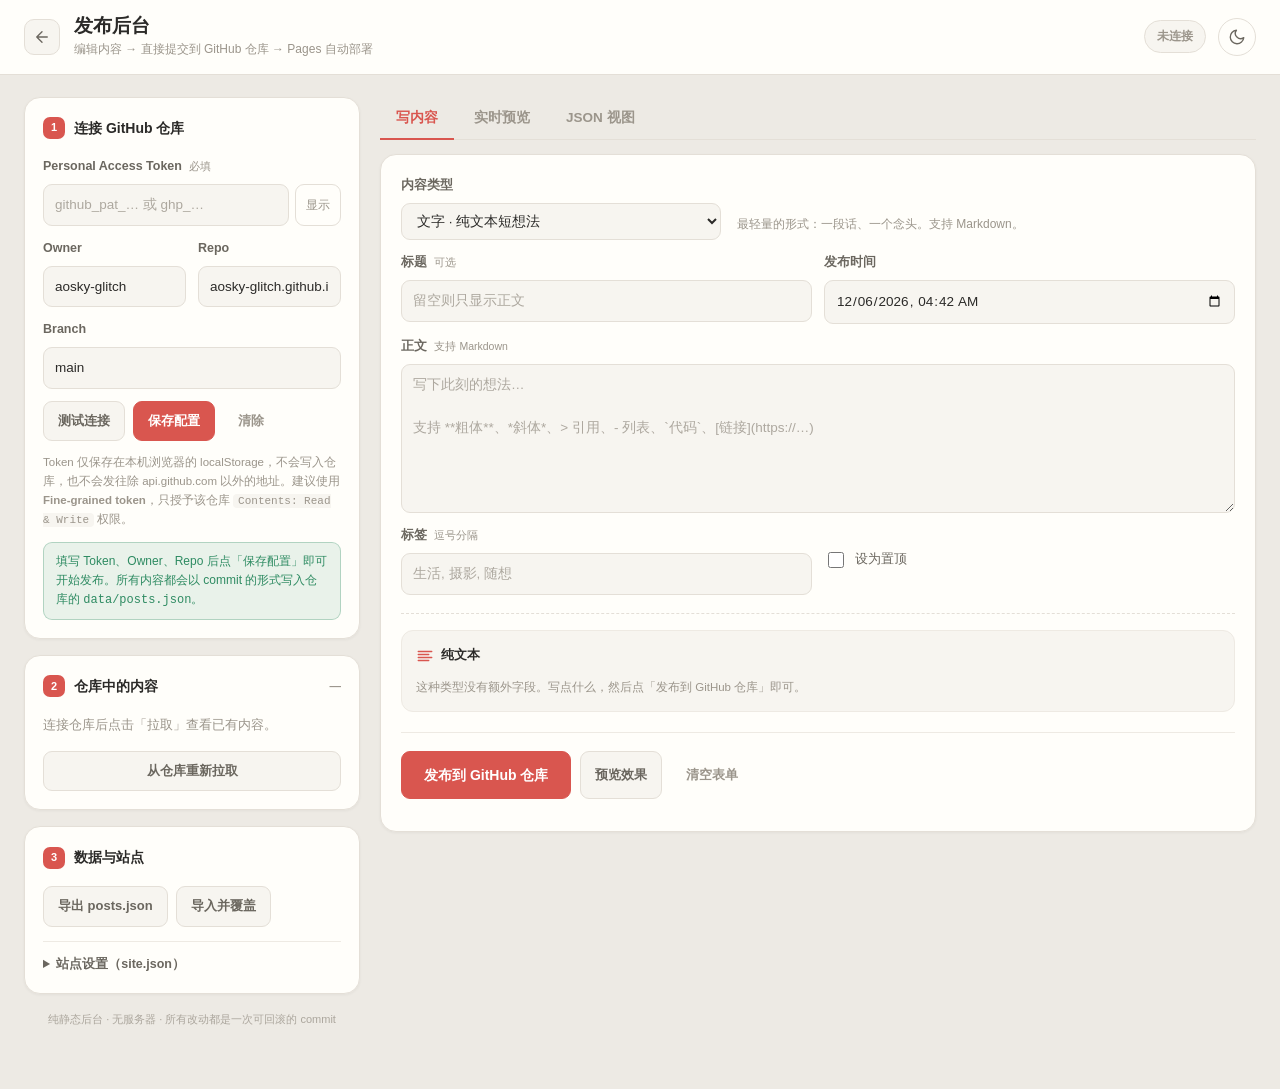
==== admin.html @ 56d94ec5 "feat: 部署微博客站点（8 种内容形式 + 可视化发布后台）" ====
<!doctype html>
<html lang="zh-CN" data-theme="light">
<head>
  <meta charset="utf-8">
  <meta name="viewport" content="width=device-width, initial-scale=1">
  <meta name="referrer" content="no-referrer">
  <meta name="robots" content="noindex, nofollow">
  <title>发布后台 · 微博客</title>
  <link rel="icon" href="assets/favicon.svg" type="image/svg+xml">
  <link rel="stylesheet" href="assets/css/style.css">
  <link rel="stylesheet" href="assets/css/admin.css">
</head>
<body class="adm-body">
  <header class="adm-header">
    <div class="adm-header-inner">
      <div class="adm-brand">
        <a class="adm-back" href="index.html" id="backLink"></a>
        <div>
          <h1>发布后台</h1>
          <p>编辑内容 → 直接提交到 GitHub 仓库 → Pages 自动部署</p>
        </div>
      </div>
      <div class="adm-header-actions">
        <span class="adm-status" id="connBadge">未连接</span>
        <button class="icon-btn adm-theme" id="themeToggle" type="button" aria-label="切换深浅色"></button>
      </div>
    </div>
  </header>

  <div class="adm-layout">
    <!-- 左栏 -->
    <aside class="adm-sidebar">

      <section class="panel">
        <h2><span class="step">1</span> 连接 GitHub 仓库</h2>
        <label class="field">
          <span>Personal Access Token <em>必填</em></span>
          <div class="input-row">
            <input type="password" id="cfgToken" placeholder="github_pat_… 或 ghp_…" autocomplete="off" spellcheck="false">
            <button type="button" class="mini-btn" id="btnToggleToken" title="显示/隐藏">显示</button>
          </div>
        </label>
        <div class="field-grid">
          <label class="field"><span>Owner</span><input id="cfgOwner" placeholder="你的用户名或组织" autocomplete="off" spellcheck="false"></label>
          <label class="field"><span>Repo</span><input id="cfgRepo" placeholder="仓库名" autocomplete="off" spellcheck="false"></label>
        </div>
        <label class="field"><span>Branch</span><input id="cfgBranch" value="main" autocomplete="off" spellcheck="false"></label>
        <div class="btn-row">
          <button type="button" class="btn" id="btnTest">测试连接</button>
          <button type="button" class="btn btn-primary" id="btnSaveCfg">保存配置</button>
          <button type="button" class="btn btn-quiet" id="btnClearCfg">清除</button>
        </div>
        <p class="hint">Token 仅保存在本机浏览器的 localStorage，不会写入仓库，也不会发往除 api.github.com 以外的地址。建议使用 <strong>Fine-grained token</strong>，只授予该仓库 <code>Contents: Read & Write</code> 权限。</p>
        <div class="conn-result" id="connStatus" hidden></div>
      </section>

      <section class="panel">
        <h2><span class="step">2</span> 仓库中的内容 <span class="panel-count" id="listCount">—</span></h2>
        <div class="post-list" id="postList"><p class="muted">连接仓库后点击「拉取」查看已有内容。</p></div>
        <button type="button" class="btn btn-block" id="btnReload">从仓库重新拉取</button>
      </section>

      <section class="panel">
        <h2><span class="step">3</span> 数据与站点</h2>
        <div class="btn-row">
          <button type="button" class="btn" id="btnExport">导出 posts.json</button>
          <label class="btn btn-file" for="importFile">导入并覆盖<input type="file" id="importFile" accept="application/json,.json" hidden></label>
        </div>
        <details class="site-editor" id="siteEditor">
          <summary>站点设置（site.json）</summary>
          <div class="site-fields">
            <label class="field"><span>站点标题</span><input id="sTitle"></label>
            <label class="field"><span>副标题</span><input id="sSubtitle"></label>
            <label class="field"><span>简介</span><input id="sDescription"></label>
            <div class="field-grid">
              <label class="field"><span>昵称</span><input id="sAuthorName"></label>
              <label class="field"><span>@handle</span><input id="sAuthorHandle"></label>
            </div>
            <label class="field"><span>个人签名</span><textarea id="sAuthorBio" rows="2"></textarea></label>
            <div class="field-grid">
              <label class="field"><span>所在地</span><input id="sAuthorLocation"></label>
              <label class="field"><span>头像路径</span><input id="sAvatar" placeholder="media/avatar.svg"></label>
            </div>
            <div class="field-grid">
              <label class="field"><span>封面图路径</span><input id="sCover" placeholder="media/cover.svg"></label>
              <label class="field"><span>强调色</span><input id="sAccent" type="color" value="#d9564f"></label>
            </div>
            <div class="field-grid">
              <label class="field"><span>每页条数</span><input id="sPageSize" type="number" min="1" max="100" value="8"></label>
              <label class="field"><span>默认主题</span><select id="sThemeMode"><option value="auto">跟随系统</option><option value="light">浅色</option><option value="dark">深色</option></select></label>
            </div>
            <label class="field"><span>页脚文字</span><input id="sFooter"></label>
            <label class="field"><span>导航链接（JSON 数组）</span><textarea id="sLinks" rows="4" spellcheck="false" placeholder='[{"label":"GitHub","url":"https://github.com/","icon":"github"}]'></textarea></label>
            <div class="btn-row">
              <button type="button" class="btn" id="btnLoadSite">读取站点设置</button>
              <button type="button" class="btn btn-primary" id="btnSaveSite">保存到仓库</button>
            </div>
          </div>
        </details>
      </section>

      <p class="side-foot">纯静态后台 · 无服务器 · 所有改动都是一次可回滚的 commit</p>
    </aside>

    <!-- 右栏 -->
    <main class="adm-main">
      <div class="adm-tabs" role="tablist">
        <button type="button" class="adm-tab active" data-tab="compose">写内容</button>
        <button type="button" class="adm-tab" data-tab="preview">实时预览</button>
        <button type="button" class="adm-tab" data-tab="json">JSON 视图</button>
        <span class="edit-badge" id="editBadge" hidden>正在编辑</span>
      </div>

      <!-- 写内容 -->
      <section class="tab-panel" id="tab-compose">
        <form id="postForm" autocomplete="off">
          <div class="form-head">
            <label class="field">
              <span>内容类型</span>
              <select id="fType">
                <option value="text">文字 · 纯文本短想法</option>
                <option value="image">图文 · 文字 + 一张图</option>
                <option value="gallery">相册 · 多张图片</option>
                <option value="article">文章 · 长文（Markdown）</option>
                <option value="link">链接 · 链接卡片</option>
                <option value="location">位置 · 地图坐标</option>
                <option value="video">视频 · YouTube / 哔哩哔哩</option>
                <option value="music">音乐 · 单曲 / 歌单</option>
              </select>
            </label>
            <div class="type-tip" id="typeTip"></div>
          </div>

          <div class="field-grid">
            <label class="field"><span>标题 <em>可选</em></span><input id="fTitle" placeholder="留空则只显示正文"></label>
            <label class="field"><span>发布时间</span><input id="fDate" type="datetime-local"></label>
          </div>

          <label class="field">
            <span>正文 <em>支持 Markdown</em></span>
            <textarea id="fContent" rows="6" placeholder="写下此刻的想法…&#10;&#10;支持 **粗体**、*斜体*、> 引用、- 列表、`代码`、[链接](https://…)"></textarea>
          </label>

          <div class="field-grid">
            <label class="field"><span>标签 <em>逗号分隔</em></span><input id="fTags" placeholder="生活, 摄影, 随想"></label>
            <label class="check-field"><input type="checkbox" id="fPinned"><span>设为置顶</span></label>
          </div>

          <div class="type-fields" id="typeFields"></div>

          <div class="form-actions">
            <button type="button" class="btn btn-primary btn-lg" id="btnPublish">发布到 GitHub 仓库</button>
            <button type="button" class="btn" id="btnPreview">预览效果</button>
            <button type="button" class="btn btn-quiet" id="btnClear">清空表单</button>
            <button type="button" class="btn btn-quiet" id="btnCancelEdit" hidden>取消编辑</button>
          </div>
          <p class="publish-hint" id="publishHint"></p>
        </form>
      </section>

      <!-- 预览 -->
      <section class="tab-panel" id="tab-preview" hidden>
        <div class="preview-head">
          <span>以下效果与使用主站主题渲染的结果一致</span>
          <button type="button" class="btn" id="btnRefreshPreview">刷新预览</button>
        </div>
        <div class="feed preview-feed" id="previewWrap"></div>
      </section>

      <!-- JSON -->
      <section class="tab-panel" id="tab-json" hidden>
        <p class="hint">当前这条内容的 JSON。可直接修改后点「应用到表单」；熟悉格式的用户也可以直接编辑仓库里的 <code>data/posts.json</code>。</p>
        <textarea id="jsonEditor" class="json-editor" spellcheck="false"></textarea>
        <div class="btn-row">
          <button type="button" class="btn btn-primary" id="btnApplyJson">应用到表单</button>
          <button type="button" class="btn" id="btnRefreshJson">从表单重新生成</button>
          <button type="button" class="btn" id="btnCopyJson">复制 JSON</button>
        </div>
        <div class="json-error" id="jsonError" hidden></div>
      </section>
    </main>
  </div>

  <!-- 上传用隐藏文件选择器 -->
  <input type="file" id="filePicker" hidden>
  <div class="toast" id="toast" role="status" aria-live="polite"></div>

  <script type="module" src="assets/js/admin.js"></script>
</body>
</html>
---- assets/css/style.css ----
/* ============================================================
   拾光 · 微博客 —— 主站样式
   纯静态 / 无依赖 / 相对路径适配 GitHub Pages 项目站点
   ============================================================ */

:root {
  --container: 880px;
  --accent: #d9564f;
  --accent-soft: rgba(217, 86, 79, .12);
  --radius: 16px;
  --radius-sm: 10px;
  --font-sans: -apple-system, BlinkMacSystemFont, "Segoe UI", "PingFang SC",
    "Hiragino Sans GB", "Microsoft YaHei", "Noto Sans CJK SC", sans-serif;
  --font-serif: Georgia, "Songti SC", "STSong", "Noto Serif CJK SC", serif;
  --ease: cubic-bezier(.22, .61, .36, 1);
}

html[data-theme="light"] {
  --bg: #f5f3ef;
  --bg-soft: #edeae4;
  --surface: #fffefa;
  --surface-2: #f7f5f0;
  --border: #e4dfd7;
  --border-soft: #eeeae3;
  --text: #2b2a28;
  --text-2: #6b675f;
  --text-3: #9b958b;
  --shadow-sm: 0 1px 3px rgba(48, 40, 30, .05);
  --shadow: 0 2px 10px rgba(48, 40, 30, .05), 0 14px 36px rgba(48, 40, 30, .07);
  --shadow-lg: 0 24px 70px rgba(30, 24, 18, .16);
  --glass: rgba(255, 255, 255, .14);
  --glass-border: rgba(255, 255, 255, .3);
}

html[data-theme="dark"] {
  --bg: #14171a;
  --bg-soft: #1a1e22;
  --surface: #1c2126;
  --surface-2: #232a31;
  --border: #303840;
  --border-soft: #272e35;
  --text: #e9e7e3;
  --text-2: #a7aeb5;
  --text-3: #767f87;
  --shadow-sm: 0 1px 3px rgba(0, 0, 0, .25);
  --shadow: 0 2px 10px rgba(0, 0, 0, .24), 0 14px 36px rgba(0, 0, 0, .3);
  --shadow-lg: 0 24px 70px rgba(0, 0, 0, .55);
  --glass: rgba(255, 255, 255, .08);
  --glass-border: rgba(255, 255, 255, .18);
}

@media (prefers-color-scheme: dark) {
  html[data-theme="auto"] {
    --bg: #14171a;
    --bg-soft: #1a1e22;
    --surface: #1c2126;
    --surface-2: #232a31;
    --border: #303840;
    --border-soft: #272e35;
    --text: #e9e7e3;
    --text-2: #a7aeb5;
    --text-3: #767f87;
    --shadow-sm: 0 1px 3px rgba(0, 0, 0, .25);
    --shadow: 0 2px 10px rgba(0, 0, 0, .24), 0 14px 36px rgba(0, 0, 0, .3);
    --shadow-lg: 0 24px 70px rgba(0, 0, 0, .55);
    --glass: rgba(255, 255, 255, .08);
    --glass-border: rgba(255, 255, 255, .18);
  }
}

*, *::before, *::after { box-sizing: border-box; }

html { scroll-behavior: smooth; -webkit-text-size-adjust: 100%; }

body {
  margin: 0;
  background: var(--bg);
  color: var(--text);
  font-family: var(--font-sans);
  font-size: 15.5px;
  line-height: 1.75;
  -webkit-font-smoothing: antialiased;
  transition: background .3s var(--ease), color .3s var(--ease);
}

img, svg, iframe { max-width: 100%; }
a { color: var(--accent); text-decoration: none; }
a:hover { text-decoration: underline; }
button, input, textarea, select { font: inherit; color: inherit; }
button { cursor: pointer; }
[hidden] { display: none !important; }
::selection { background: var(--accent-soft); }

:focus-visible {
  outline: 2px solid var(--accent);
  outline-offset: 3px;
  border-radius: 4px;
}

.skip-link {
  position: absolute; left: -9999px; top: 8px; z-index: 999;
  background: var(--surface); padding: 10px 16px; border-radius: 8px;
  box-shadow: var(--shadow);
}
.skip-link:focus { left: 16px; }

.icon { width: 18px; height: 18px; flex: none; display: inline-block; vertical-align: -3px; }
.icon-btn {
  width: 38px; height: 38px; display: inline-flex; align-items: center; justify-content: center;
  border: 1px solid var(--glass-border); background: var(--glass); color: inherit;
  border-radius: 50%; padding: 0; transition: transform .2s var(--ease), background .2s;
}
.icon-btn:hover { transform: rotate(-12deg) scale(1.06); background: rgba(255,255,255,.24); }
.ghost-btn {
  display: inline-flex; align-items: center; gap: 8px; padding: 8px 16px;
  border: 1px solid var(--glass-border); border-radius: 999px;
  background: var(--glass); color: inherit; font-size: 13.5px; font-weight: 600;
  backdrop-filter: blur(8px); transition: background .2s, transform .2s var(--ease);
  white-space: nowrap;
}
.ghost-btn:hover { background: rgba(255,255,255,.26); transform: translateY(-1px); text-decoration: none; }
.container .ghost-btn { border-color: var(--border); background: var(--surface-2); color: var(--text-2); }
.container .ghost-btn:hover { background: var(--accent-soft); color: var(--accent); }

/* ---------- Hero ---------- */
.hero {
  position: relative;
  isolation: isolate;
  padding: 0 max(22px, calc((100% - var(--container)) / 2)) 34px;
  min-height: 372px;
  overflow: hidden;
  color: #fff;
}
.hero-cover {
  position: absolute; inset: 0; z-index: -2;
  background: linear-gradient(120deg, #2b3a4a, #6b6a7e 55%, #c98b72);
  background-size: cover; background-position: center;
}
.hero::after {
  content: ""; position: absolute; inset: 0; z-index: -1;
  background: linear-gradient(180deg, rgba(12,16,22,.34) 0%, rgba(12,16,22,.10) 42%, rgba(12,16,22,.55) 100%);
}
html[data-theme="dark"] .hero::after {
  background: linear-gradient(180deg, rgba(6,9,12,.5) 0%, rgba(6,9,12,.28) 42%, rgba(6,9,12,.72) 100%);
}

.hero-topbar {
  display: flex; align-items: center; justify-content: space-between;
  padding-top: 22px; gap: 16px;
}
.brand { display: inline-flex; align-items: center; gap: 10px; color: #fff; font-weight: 700; letter-spacing: .04em; }
.brand:hover { text-decoration: none; }
.brand-mark {
  width: 22px; height: 22px; border-radius: 7px;
  background: #fff; opacity: .92;
  clip-path: polygon(0 22%, 100% 22%, 100% 34%, 0 34%, 0 52%, 72% 52%, 72% 64%, 0 64%, 0 82%, 46% 82%, 46% 94%, 0 94%, 0 22%);
}
.brand-title { font-size: 16px; }
.hero-actions { display: flex; align-items: center; gap: 10px; }

.hero-profile { display: flex; align-items: flex-end; gap: 20px; margin-top: 96px; }
.profile-avatar {
  width: 92px; height: 92px; border-radius: 24px; object-fit: cover;
  border: 3px solid rgba(255,255,255,.85); box-shadow: 0 8px 24px rgba(0,0,0,.22);
  background: var(--surface-2); flex: none;
}
.profile-main { min-width: 0; }
.profile-name {
  margin: 0; font-family: var(--font-serif); font-size: 32px;
  font-weight: 700; line-height: 1.25; letter-spacing: .02em;
  text-shadow: 0 2px 12px rgba(0,0,0,.2);
}
.profile-handle { font-size: 13px; opacity: .82; margin-left: 10px; font-family: var(--font-sans); font-weight: 500; letter-spacing: .04em; }
.profile-bio { margin: 6px 0 10px; font-size: 14.5px; opacity: .92; max-width: 620px; }
.profile-sub { display: flex; align-items: center; flex-wrap: wrap; gap: 8px 16px; font-size: 13px; opacity: .88; }
.profile-sub span { display: inline-flex; align-items: center; gap: 6px; }
.profile-links { display: flex; gap: 8px; margin-left: auto; align-self: flex-end; flex-wrap: wrap; justify-content: flex-end; }
.profile-links a {
  display: inline-flex; align-items: center; gap: 6px; padding: 6px 12px;
  border: 1px solid var(--glass-border); border-radius: 999px; color: #fff;
  background: var(--glass); font-size: 12.5px; font-weight: 600;
  backdrop-filter: blur(8px); transition: background .2s, transform .2s var(--ease);
}
.profile-links a:hover { background: rgba(255,255,255,.26); transform: translateY(-1px); text-decoration: none; }
.profile-skeleton { height: 92px; width: 100%; border-radius: 16px; background: var(--glass); animation: pulse 1.4s infinite; }

@keyframes pulse { 0%,100% { opacity: .45; } 50% { opacity: .8; } }

/* ---------- 工具条 ---------- */
.container { max-width: var(--container); margin: 0 auto; padding: 0 22px; }
.toolbar {
  display: flex; align-items: center; gap: 16px; flex-wrap: wrap;
  padding: 26px 0 14px;
}
.filters { display: flex; gap: 8px; overflow-x: auto; scrollbar-width: none; flex: 1 1 auto; padding: 2px 0; }
.filters::-webkit-scrollbar { display: none; }
.filter-chip {
  flex: none; display: inline-flex; align-items: center; gap: 7px;
  padding: 7px 14px; border-radius: 999px; border: 1px solid var(--border);
  background: var(--surface); color: var(--text-2); font-size: 13px; font-weight: 600;
  white-space: nowrap; transition: all .2s var(--ease);
}
.filter-chip:hover { border-color: var(--accent); color: var(--accent); }
.filter-chip.active { background: var(--accent); border-color: var(--accent); color: #fff; box-shadow: 0 4px 14px var(--accent-soft); }
.filter-chip .count { font-size: 11px; opacity: .7; font-variant-numeric: tabular-nums; }
.search-box {
  position: relative; display: flex; align-items: center; flex: 0 1 230px; min-width: 170px;
  background: var(--surface); border: 1px solid var(--border); border-radius: 999px;
  padding: 0 12px; height: 38px; transition: border-color .2s, box-shadow .2s;
}
.search-box:focus-within { border-color: var(--accent); box-shadow: 0 0 0 3px var(--accent-soft); }
.search-icon { display: inline-flex; color: var(--text-3); }
.search-box input {
  flex: 1; min-width: 0; border: 0; outline: 0; background: transparent;
  padding: 0 8px; font-size: 13.5px;
}
.search-box input::-webkit-search-cancel-button { display: none; }
.search-clear { border: 0; background: transparent; color: var(--text-3); padding: 2px; display: inline-flex; }
.search-clear:hover { color: var(--accent); }
.feed-summary { font-size: 12.5px; color: var(--text-3); padding: 0 0 18px 100px; letter-spacing: .02em; }

/* ---------- 时间轴 ---------- */
.feed { position: relative; padding-bottom: 8px; }
.feed::before {
  content: ""; position: absolute; left: 89px; top: 12px; bottom: 24px; width: 2px;
  background: linear-gradient(180deg, var(--border), var(--border-soft) 85%, transparent);
  border-radius: 2px;
}
.feed-item { position: relative; display: grid; grid-template-columns: 80px minmax(0,1fr); gap: 20px; margin-bottom: 26px; }
.feed-item::before {
  content: ""; position: absolute; left: 84px; top: 27px; width: 11px; height: 11px;
  border-radius: 50%; background: var(--accent); border: 2px solid var(--bg);
  box-shadow: 0 0 0 3px var(--accent-soft); z-index: 1;
}
.feed-item.is-pinned::before { background: var(--accent); box-shadow: 0 0 0 4px var(--accent-soft); }
.feed-date { text-align: right; padding-top: 16px; color: var(--text-3); user-select: none; }
.feed-date .day { display: block; font-family: var(--font-serif); font-size: 22px; line-height: 1.1; color: var(--text-2); font-variant-numeric: tabular-nums; }
.feed-date .year { display: block; font-size: 11px; letter-spacing: .1em; margin-top: 4px; }

/* ---------- 卡片 ---------- */
.post-card {
  background: var(--surface); border: 1px solid var(--border-soft);
  border-radius: var(--radius); box-shadow: var(--shadow);
  overflow: hidden; transition: box-shadow .25s var(--ease), transform .25s var(--ease);
  animation: cardIn .45s var(--ease) both;
}
.post-card:hover { box-shadow: var(--shadow-lg); transform: translateY(-2px); }
@keyframes cardIn { from { opacity: 0; transform: translateY(14px); } to { opacity: 1; transform: none; } }

.card-meta {
  display: flex; align-items: center; gap: 10px; flex-wrap: wrap;
  padding: 15px 20px 0; font-size: 12.5px; color: var(--text-3);
}
.type-chip {
  display: inline-flex; align-items: center; gap: 6px; padding: 3px 10px;
  border-radius: 999px; background: var(--accent-soft); color: var(--accent);
  font-weight: 700; font-size: 11.5px; letter-spacing: .02em;
}
.type-chip .icon { width: 14px; height: 14px; }
.card-time { font-variant-numeric: tabular-nums; }
.pinned-badge { display: inline-flex; align-items: center; gap: 4px; color: var(--accent); font-weight: 600; }
.card-meta .spacer { flex: 1; }
.card-copy {
  border: 0; background: transparent; color: var(--text-3); padding: 4px;
  display: inline-flex; border-radius: 6px; opacity: 0; transition: opacity .2s, color .2s;
}
.post-card:hover .card-copy { opacity: 1; }
.card-copy:hover { color: var(--accent); background: var(--surface-2); }

.card-body { padding: 14px 20px 0; }
.card-title {
  margin: 2px 0 12px; font-family: var(--font-serif); font-size: 21px;
  font-weight: 700; line-height: 1.4; color: var(--text);
}
.card-text { font-size: 15px; line-height: 1.85; color: var(--text-2); overflow-wrap: anywhere; }
.card-text > :first-child { margin-top: 0; }
.card-text > :last-child { margin-bottom: 0; }
.card-media { margin-top: 16px; }
.card-footer {
  display: flex; align-items: center; justify-content: space-between; gap: 12px; flex-wrap: wrap;
  padding: 14px 20px 16px; margin-top: 14px; border-top: 1px solid var(--border-soft);
}
.tag-list { display: flex; flex-wrap: wrap; gap: 6px; }
.tag {
  font-size: 12px; color: var(--text-3); background: var(--surface-2);
  border: 1px solid var(--border-soft); padding: 3px 10px; border-radius: 999px;
  transition: color .2s, border-color .2s;
}
.tag:hover { color: var(--accent); border-color: var(--accent); text-decoration: none; }
.card-source { font-size: 11.5px; color: var(--text-3); letter-spacing: .04em; }

/* Markdown 排版 */
.md h1, .md h2, .md h3 { font-family: var(--font-serif); color: var(--text); line-height: 1.4; margin: 1.4em 0 .6em; }
.md h1 { font-size: 22px; } .md h2 { font-size: 19px; } .md h3 { font-size: 16.5px; }
.md p { margin: .7em 0; }
.md strong { color: var(--text); font-weight: 700; }
.md em { color: var(--text-2); }
.md a { text-decoration: underline; text-underline-offset: 3px; }
.md ul, .md ol { padding-left: 1.4em; margin: .8em 0; }
.md li { margin: .3em 0; }
.md blockquote {
  margin: 1em 0; padding: .5em 0 .5em 14px; border-left: 3px solid var(--accent);
  color: var(--text-3); font-family: var(--font-serif); font-style: italic;
}
.md code {
  font-family: ui-monospace, SFMono-Regular, Menlo, Consolas, monospace;
  font-size: .88em; background: var(--surface-2); padding: 2px 6px; border-radius: 5px;
  border: 1px solid var(--border-soft); color: var(--accent);
}
.md pre {
  background: var(--surface-2); border: 1px solid var(--border-soft); border-radius: var(--radius-sm);
  padding: 14px 16px; overflow-x: auto; line-height: 1.6; margin: 1em 0;
}
.md pre code { background: none; border: 0; padding: 0; color: var(--text-2); }
.md hr { border: 0; border-top: 1px solid var(--border); margin: 1.4em 0; }
.md img { border-radius: var(--radius-sm); display: block; margin: 1em 0; }
.md del { color: var(--text-3); }

/* ---------- 图片 / 相册 ---------- */
.media-images { display: grid; gap: 8px; border-radius: var(--radius-sm); overflow: hidden; }
.media-image {
  position: relative; display: block; overflow: hidden; background: var(--surface-2);
  border: 0; padding: 0; width: 100%; font: inherit; text-align: left; color: inherit;
  border-radius: var(--radius-sm); cursor: zoom-in;
}
.media-image img { display: block; width: 100%; height: 100%; object-fit: cover; transition: transform .5s var(--ease); }
.media-image:hover img { transform: scale(1.035); }
.media-image.single { aspect-ratio: 16 / 10; }
.media-image.single img { object-fit: cover; }
.media-gallery { display: grid; grid-template-columns: repeat(2, 1fr); gap: 8px; border-radius: var(--radius-sm); overflow: hidden; }
.media-gallery .media-image { aspect-ratio: 4 / 3; }
.media-gallery.g-count-1 { grid-template-columns: 1fr; }
.media-gallery.g-count-1 .media-image { aspect-ratio: 16 / 10; }
.media-gallery.g-odd > .media-image:last-child { grid-column: span 2; aspect-ratio: 8 / 3; }
.image-caption {
  position: absolute; left: 0; right: 0; bottom: 0; padding: 20px 12px 9px;
  font-size: 11.5px; color: #fff; letter-spacing: .03em;
  background: linear-gradient(transparent, rgba(0,0,0,.55)); opacity: 0; transition: opacity .25s;
  pointer-events: none;
}
.media-image:hover .image-caption { opacity: 1; }

/* ---------- 长文章 ---------- */
.article-cover { width: 100%; aspect-ratio: 16 / 7; object-fit: cover; border-radius: var(--radius-sm); display: block; }
.article-wrap { position: relative; }
.article-wrap .card-text { max-height: 230px; overflow: hidden; transition: max-height .5s var(--ease); }
.article-wrap:not(.expanded)::after {
  content: ""; position: absolute; left: 0; right: 0; bottom: 34px; height: 90px;
  background: linear-gradient(transparent, var(--surface)); pointer-events: none;
}
.article-wrap.expanded .card-text { max-height: 20000px; }
.article-wrap.expanded::after { display: none; }
.expand-btn {
  display: inline-flex; align-items: center; gap: 6px; margin-top: 12px;
  padding: 7px 16px; border-radius: 999px; border: 1px solid var(--border);
  background: var(--surface-2); color: var(--accent); font-size: 13px; font-weight: 600;
  transition: background .2s;
}
.expand-btn:hover { background: var(--accent-soft); }
.expand-btn.expanded .icon { transform: rotate(180deg); }
.article-meta { display: flex; align-items: center; gap: 8px; font-size: 12px; color: var(--text-3); margin-bottom: 12px; }

/* ---------- 链接卡片 ---------- */
.link-card {
  display: flex; gap: 16px; align-items: stretch; padding: 14px;
  border: 1px solid var(--border); border-radius: var(--radius-sm);
  background: var(--surface-2); color: inherit; text-decoration: none;
  transition: border-color .2s, transform .2s var(--ease), box-shadow .2s;
}
.link-card:hover { border-color: var(--accent); transform: translateY(-2px); box-shadow: var(--shadow-sm); text-decoration: none; }
.link-main { flex: 1; min-width: 0; display: flex; flex-direction: column; }
.link-site { display: flex; align-items: center; gap: 7px; font-size: 11.5px; color: var(--text-3); letter-spacing: .04em; }
.site-favicon { width: 18px; height: 18px; border-radius: 5px; object-fit: cover; flex: none; background: var(--border); }
.link-title { font-family: var(--font-serif); font-size: 17px; font-weight: 700; color: var(--text); margin: 8px 0 5px; line-height: 1.4; }
.link-desc { font-size: 13px; color: var(--text-2); line-height: 1.6; display: -webkit-box; -webkit-line-clamp: 2; -webkit-box-orient: vertical; overflow: hidden; }
.link-url { margin-top: auto; padding-top: 10px; font-size: 11.5px; color: var(--accent); display: inline-flex; align-items: center; gap: 5px; }
.link-thumb { width: 132px; flex: none; border-radius: 8px; overflow: hidden; background: var(--border-soft); }
.link-thumb img { width: 100%; height: 100%; min-height: 116px; object-fit: cover; display: block; }

/* ---------- 位置 ---------- */
.location-card { border: 1px solid var(--border); border-radius: var(--radius-sm); overflow: hidden; background: var(--surface-2); }
.map-frame { position: relative; width: 100%; aspect-ratio: 16 / 8; background: #e8e6df; overflow: hidden; }
html[data-theme="dark"] .map-frame { background: #232a30; }
.map-frame iframe { width: 100%; height: 100%; border: 0; display: block; filter: saturate(.85); }
.map-placeholder { position: absolute; inset: 0; display: flex; flex-direction: column; align-items: center; justify-content: center; gap: 12px; cursor: pointer; border: 0; padding: 0; width: 100%; font: inherit; color: #4c5a63; }
.map-placeholder::before {
  content: ""; position: absolute; inset: 0; opacity: .5;
  background-image: linear-gradient(rgba(255,255,255,.55) 1px, transparent 1px), linear-gradient(90deg, rgba(255,255,255,.55) 1px, transparent 1px), linear-gradient(60deg, transparent 46%, rgba(120,160,140,.35) 46%, rgba(120,160,140,.35) 54%, transparent 54%);
  background-size: 36px 36px, 36px 36px, 90px 90px;
}
html[data-theme="dark"] .map-placeholder { color: #d7dde2; }
html[data-theme="dark"] .map-placeholder::before { opacity: .16; }
.map-placeholder > * { position: relative; z-index: 1; }
.map-pin-big { width: 42px; height: 42px; border-radius: 50% 50% 50% 0; transform: rotate(-45deg); background: var(--accent); display: grid; place-items: center; box-shadow: 0 6px 18px rgba(0,0,0,.2); }
.map-pin-big::after { content: ""; width: 14px; height: 14px; border-radius: 50%; background: #fff; }
.map-placeholder span.map-hint { font-size: 13px; font-weight: 600; background: rgba(255,255,255,.8); padding: 5px 14px; border-radius: 999px; color: #34424b; }
.location-info { display: flex; align-items: flex-start; gap: 14px; padding: 13px 16px; }
.location-info .loc-icon { color: var(--accent); margin-top: 3px; }
.location-name { font-weight: 700; color: var(--text); font-size: 14.5px; }
.location-addr { font-size: 12.5px; color: var(--text-3); }
.location-note { font-size: 12.5px; color: var(--text-2); margin-top: 4px; font-style: italic; }
.location-open { margin-left: auto; align-self: center; display: inline-flex; align-items: center; gap: 6px; font-size: 12.5px; color: var(--accent); white-space: nowrap; }

/* ---------- 视频 ---------- */
.video-frame { position: relative; width: 100%; aspect-ratio: 16 / 9; border-radius: var(--radius-sm); overflow: hidden; background: #10151c; }
.video-frame iframe { width: 100%; height: 100%; border: 0; display: block; }
.video-placeholder {
  position: absolute; inset: 0; border: 0; width: 100%; height: 100%; padding: 0;
  background: radial-gradient(circle at 30% 20%, #4a5a72, #1b2430 70%); color: #fff;
  cursor: pointer; overflow: hidden; font: inherit;
}
.video-placeholder img { width: 100%; height: 100%; object-fit: cover; display: block; transition: transform .5s var(--ease), filter .3s; }
.video-placeholder:hover img { transform: scale(1.04); filter: brightness(.8); }
.video-shade { position: absolute; inset: 0; background: linear-gradient(180deg, rgba(0,0,0,.15), rgba(0,0,0,.05) 45%, rgba(0,0,0,.6)); }
.video-play {
  position: absolute; left: 50%; top: 50%; transform: translate(-50%, -50%);
  width: 64px; height: 64px; border-radius: 50%; background: rgba(255,255,255,.92);
  display: grid; place-items: center; color: #1b2026; box-shadow: 0 8px 28px rgba(0,0,0,.3);
  transition: transform .25s var(--ease);
}
.video-play .icon { width: 26px; height: 26px; margin-left: 3px; }
.video-placeholder:hover .video-play { transform: translate(-50%, -50%) scale(1.1); }
.video-label { position: absolute; top: 12px; left: 12px; display: inline-flex; align-items: center; gap: 6px; padding: 5px 11px; border-radius: 999px; background: rgba(0,0,0,.55); backdrop-filter: blur(6px); font-size: 11.5px; font-weight: 700; letter-spacing: .03em; }
.video-caption { position: absolute; left: 16px; right: 16px; bottom: 14px; display: flex; align-items: flex-end; justify-content: space-between; gap: 12px; text-align: left; }
.video-title { font-family: var(--font-serif); font-size: 17px; font-weight: 700; text-shadow: 0 2px 10px rgba(0,0,0,.6); }
.video-duration { font-size: 12px; opacity: .9; background: rgba(0,0,0,.5); padding: 3px 9px; border-radius: 6px; }
.video-meta { display: flex; align-items: center; gap: 10px; padding: 10px 2px 0; font-size: 12px; color: var(--text-3); }
.video-meta a { margin-left: auto; display: inline-flex; align-items: center; gap: 5px; }

/* ---------- 音乐 ---------- */
.music-card { border: 1px solid var(--border); border-radius: var(--radius-sm); overflow: hidden; background: var(--surface-2); }
.music-head { display: flex; align-items: center; gap: 14px; padding: 14px 16px; }
.music-cover { width: 64px; height: 64px; border-radius: 10px; object-fit: cover; flex: none; background: var(--border); }
.music-info { min-width: 0; flex: 1; }
.music-kind { font-size: 11px; color: var(--accent); font-weight: 700; letter-spacing: .06em; text-transform: uppercase; }
.music-title { font-family: var(--font-serif); font-size: 16px; font-weight: 700; color: var(--text); white-space: nowrap; overflow: hidden; text-overflow: ellipsis; }
.music-artist { font-size: 12.5px; color: var(--text-3); }
.music-platform { font-size: 11.5px; color: var(--text-3); border: 1px solid var(--border); padding: 3px 9px; border-radius: 999px; white-space: nowrap; }
.music-embed { padding: 0 12px 12px; }
.music-embed iframe { width: 100%; border: 0; border-radius: 8px; display: block; height: 86px; }
.music-embed iframe.is-playlist { height: 380px; }
.music-note { padding: 0 16px 12px; font-size: 11.5px; color: var(--text-3); line-height: 1.6; }
.audio-player { padding: 0 14px 14px; }
.audio-player audio { width: 100%; height: 38px; display: block; }
.track-list { list-style: none; margin: 0 0 10px; padding: 0; border-top: 1px solid var(--border); }
.track-item {
  display: flex; align-items: center; gap: 10px; padding: 9px 6px;
  border-bottom: 1px solid var(--border-soft); font-size: 13px; cursor: pointer;
  transition: background .2s, color .2s;
}
.track-item:hover { background: var(--surface); }
.track-item.active { color: var(--accent); font-weight: 600; }
.track-num { width: 22px; color: var(--text-3); font-variant-numeric: tabular-nums; font-size: 12px; }
.track-name { flex: 1; min-width: 0; overflow: hidden; text-overflow: ellipsis; white-space: nowrap; }
.track-artist { color: var(--text-3); font-size: 11.5px; }
.track-state { color: var(--accent); display: inline-flex; }
.audio-empty { font-size: 12px; color: var(--text-3); padding: 8px 0; }

/* ---------- 空状态 / 加载 / 更多 ---------- */
.loading-state { display: flex; flex-direction: column; align-items: center; gap: 14px; padding: 70px 0; color: var(--text-3); font-size: 14px; grid-column: 1 / -1; }
.spinner { width: 26px; height: 26px; border: 2px solid var(--border); border-top-color: var(--accent); border-radius: 50%; animation: spin .8s linear infinite; }
@keyframes spin { to { transform: rotate(360deg); } }
.empty-state { text-align: center; padding: 60px 20px 80px; color: var(--text-3); }
.empty-icon { width: 54px; height: 54px; margin: 0 auto 16px; border-radius: 50%; background: var(--surface-2); display: grid; place-items: center; color: var(--text-3); }
.empty-icon .icon { width: 24px; height: 24px; }
.empty-state h2 { font-family: var(--font-serif); font-size: 20px; color: var(--text); margin: 0 0 6px; }
.empty-state p { margin: 0 0 20px; font-size: 14px; }
.load-more-wrap { display: flex; justify-content: center; padding: 12px 0 46px; }
.load-more-btn {
  padding: 10px 28px; border-radius: 999px; border: 1px solid var(--border);
  background: var(--surface); color: var(--text-2); font-size: 13.5px; font-weight: 600;
  box-shadow: var(--shadow-sm); transition: border-color .2s, color .2s, transform .2s var(--ease);
}
.load-more-btn:hover { border-color: var(--accent); color: var(--accent); transform: translateY(-2px); }

/* ---------- 页脚 ---------- */
.site-footer {
  border-top: 1px solid var(--border-soft); text-align: center;
  padding: 26px 20px 40px; color: var(--text-3); font-size: 12.5px;
}
.site-footer p { margin: 0 0 4px; }
.footer-tech { font-family: ui-monospace, SFMono-Regular, Menlo, monospace; font-size: 11px; opacity: .75; letter-spacing: .04em; }

/* ---------- 灯箱 ---------- */
.lightbox {
  position: fixed; inset: 0; z-index: 1000; background: rgba(10, 12, 14, .94);
  display: flex; align-items: center; justify-content: center; padding: 60px 70px;
  animation: fadeIn .2s var(--ease);
}
@keyframes fadeIn { from { opacity: 0; } to { opacity: 1; } }
.lb-figure { margin: 0; max-width: 100%; max-height: 100%; display: flex; flex-direction: column; align-items: center; gap: 14px; }
.lb-figure img { max-width: 100%; max-height: calc(100vh - 150px); object-fit: contain; border-radius: 8px; box-shadow: 0 20px 60px rgba(0,0,0,.5); }
.lb-figure figcaption { color: #d8d8d8; font-size: 13px; text-align: center; }
.lb-close, .lb-nav {
  position: absolute; border: 1px solid rgba(255,255,255,.22); background: rgba(255,255,255,.09);
  color: #fff; width: 42px; height: 42px; border-radius: 50%; display: grid; place-items: center;
  transition: background .2s, transform .2s var(--ease);
}
.lb-close:hover, .lb-nav:hover { background: rgba(255,255,255,.22); transform: scale(1.08); }
.lb-close { top: 20px; right: 22px; }
.lb-prev { left: 18px; top: 50%; margin-top: -21px; }
.lb-next { right: 18px; top: 50%; margin-top: -21px; }
.lb-counter { position: absolute; bottom: 20px; left: 50%; transform: translateX(-50%); color: rgba(255,255,255,.7); font-size: 12px; font-variant-numeric: tabular-nums; }
body.lb-open { overflow: hidden; }

/* ---------- Toast ---------- */
.toast {
  position: fixed; left: 50%; bottom: 28px; transform: translate(-50%, 20px);
  background: var(--text); color: var(--bg); padding: 10px 20px; border-radius: 999px;
  font-size: 13px; font-weight: 600; box-shadow: var(--shadow-lg); z-index: 1100;
  opacity: 0; pointer-events: none; transition: opacity .25s, transform .25s var(--ease);
}
.toast.show { opacity: 1; transform: translate(-50%, 0); }

/* ---------- 响应式 ---------- */
@media (max-width: 720px) {
  body { font-size: 15px; }
  .hero { min-height: 0; padding-bottom: 26px; }
  .hero-profile { margin-top: 62px; flex-direction: column; align-items: flex-start; gap: 14px; }
  .profile-avatar { width: 74px; height: 74px; border-radius: 20px; }
  .profile-name { font-size: 26px; }
  .profile-links { margin-left: 0; align-self: flex-start; }
  .brand-title { font-size: 15px; }
  .toolbar { padding-top: 20px; }
  .search-box { flex: 1 1 100%; order: 2; }
  .filters { order: 1; flex: 1 1 100%; }
  .feed-summary { padding-left: 0; }
  .feed::before, .feed-item::before { display: none; }
  .feed-item { grid-template-columns: minmax(0, 1fr); gap: 0; margin-bottom: 20px; }
  .feed-date { display: none; }
  .card-meta { padding: 14px 16px 0; }
  .card-body { padding: 12px 16px 0; }
  .card-footer { padding: 12px 16px 14px; }
  .card-title { font-size: 19px; }
  .card-copy { opacity: 1; }
  .link-thumb { width: 96px; }
  .link-title { font-size: 15px; }
  .media-gallery.g-odd > .media-image:last-child { aspect-ratio: 2 / 1; }
  .lightbox { padding: 56px 16px; }
  .lb-prev { left: 10px; } .lb-next { right: 10px; }
  .video-title { font-size: 14px; }
  .video-play { width: 52px; height: 52px; }
}

@media (max-width: 420px) {
  .link-card { flex-direction: column-reverse; }
  .link-thumb { width: 100%; }
  .link-thumb img { height: 150px; }
  .location-info { flex-wrap: wrap; }
  .location-open { margin-left: 0; width: 100%; }
}

@media (prefers-reduced-motion: reduce) {
  *, *::before, *::after { animation-duration: .01ms !important; transition-duration: .01ms !important; scroll-behavior: auto !important; }
}
---- assets/css/admin.css ----
/* ============================================================
   发布后台样式（复用主站 style.css 的变量与卡片渲染）
   ============================================================ */

.adm-body { background: var(--bg-soft); min-height: 100vh; }

.adm-header {
  background: var(--surface); border-bottom: 1px solid var(--border);
  position: sticky; top: 0; z-index: 30; backdrop-filter: blur(12px);
}
.adm-header-inner {
  max-width: 1440px; margin: 0 auto; padding: 14px 24px;
  display: flex; align-items: center; justify-content: space-between; gap: 16px;
}
.adm-brand { display: flex; align-items: center; gap: 14px; min-width: 0; }
.adm-back {
  width: 36px; height: 36px; flex: none; border-radius: 10px; border: 1px solid var(--border);
  background: var(--surface-2); color: var(--text-2); display: grid; place-items: center;
  transition: color .2s, border-color .2s;
}
.adm-back:hover { color: var(--accent); border-color: var(--accent); text-decoration: none; }
.adm-brand h1 { margin: 0; font-family: var(--font-serif); font-size: 19px; line-height: 1.3; color: var(--text); }
.adm-brand p { margin: 0; font-size: 12px; color: var(--text-3); }
.adm-header-actions { display: flex; align-items: center; gap: 12px; }
.adm-status {
  font-size: 12px; font-weight: 600; padding: 5px 12px; border-radius: 999px;
  background: var(--surface-2); border: 1px solid var(--border); color: var(--text-3);
}
.adm-status.ok { color: #2e8b62; border-color: rgba(46,139,98,.35); background: rgba(46,139,98,.1); }
.adm-status.bad { color: var(--accent); border-color: var(--accent); background: var(--accent-soft); }
.adm-theme { border-color: var(--border); background: var(--surface); color: var(--text-2); }
.adm-theme:hover { background: var(--surface-2); }

.adm-layout {
  max-width: 1440px; margin: 0 auto; padding: 22px 24px 60px;
  display: grid; grid-template-columns: 336px minmax(0, 1fr); gap: 20px; align-items: start;
}
.adm-sidebar { display: flex; flex-direction: column; gap: 16px; position: sticky; top: 86px; }
.adm-main { min-width: 0; }

/* ---------- 面板 ---------- */
.panel, .tab-panel {
  background: var(--surface); border: 1px solid var(--border);
  border-radius: var(--radius); box-shadow: var(--shadow-sm);
}
.panel { padding: 18px; }
.panel h2 {
  margin: 0 0 16px; font-size: 14px; font-weight: 700; color: var(--text);
  display: flex; align-items: center; gap: 9px;
}
.step {
  width: 22px; height: 22px; border-radius: 7px; background: var(--accent); color: #fff;
  display: grid; place-items: center; font-size: 11px; font-weight: 700; flex: none;
}
.panel-count { margin-left: auto; font-size: 11.5px; color: var(--text-3); font-weight: 600; }
.hint { font-size: 11.5px; line-height: 1.65; color: var(--text-3); margin: 12px 0 0; }
.hint code, .publish-hint code { background: var(--surface-2); padding: 1px 5px; border-radius: 4px; font-size: 11px; }
.muted { color: var(--text-3); font-size: 12.5px; margin: 0; }
.side-foot { font-size: 11px; color: var(--text-3); text-align: center; margin: 0; opacity: .8; }

/* ---------- 表单控件 ---------- */
.field { display: flex; flex-direction: column; gap: 6px; margin-bottom: 12px; min-width: 0; }
.field > span { font-size: 12.5px; font-weight: 600; color: var(--text-2); }
.field em { font-style: normal; font-size: 10.5px; font-weight: 500; color: var(--text-3); margin-left: 4px; }
.field input, .field select, .field textarea,
.json-editor {
  width: 100%; border: 1px solid var(--border); border-radius: 9px;
  background: var(--surface-2); color: var(--text); padding: 9px 11px;
  font-size: 13.5px; line-height: 1.6; outline: none; transition: border-color .2s, box-shadow .2s;
}
.field textarea, .json-editor { resize: vertical; font-family: inherit; }
.field input:focus, .field select:focus, .field textarea:focus, .json-editor:focus {
  border-color: var(--accent); box-shadow: 0 0 0 3px var(--accent-soft);
}
.field input[type="color"] { padding: 3px; height: 38px; cursor: pointer; }
.field input::placeholder, .field textarea::placeholder { color: var(--text-3); opacity: .8; }
.field-grid { display: grid; grid-template-columns: 1fr 1fr; gap: 0 12px; }
.input-row { display: flex; gap: 6px; }
.input-row input { flex: 1; min-width: 0; }
.check-field { display: flex; align-items: center; gap: 8px; margin-bottom: 12px; font-size: 13px; color: var(--text-2); cursor: pointer; }
.check-field input { width: 16px; height: 16px; accent-color: var(--accent); }

/* ---------- 按钮 ---------- */
.btn {
  display: inline-flex; align-items: center; justify-content: center; gap: 7px;
  padding: 8px 14px; border-radius: 9px; border: 1px solid var(--border);
  background: var(--surface-2); color: var(--text-2); font-size: 13px; font-weight: 600;
  transition: border-color .2s, color .2s, background .2s, transform .15s var(--ease);
  white-space: nowrap; cursor: pointer;
}
.btn:hover { border-color: var(--accent); color: var(--accent); transform: translateY(-1px); }
.btn-primary { background: var(--accent); border-color: var(--accent); color: #fff; }
.btn-primary:hover { background: var(--accent); color: #fff; filter: brightness(1.08); }
.btn-quiet { background: transparent; border-color: transparent; color: var(--text-3); }
.btn-quiet:hover { background: var(--surface-2); }
.btn-lg { padding: 11px 22px; font-size: 14px; }
.btn-block { width: 100%; margin-top: 10px; }
.btn-file { cursor: pointer; }
.mini-btn { padding: 0 10px; border: 1px solid var(--border); border-radius: 9px; background: var(--surface); color: var(--text-3); font-size: 11.5px; flex: none; }
.mini-btn:hover { color: var(--accent); border-color: var(--accent); }
.btn-row { display: flex; gap: 8px; flex-wrap: wrap; margin-top: 4px; }
.btn:disabled { opacity: .55; cursor: not-allowed; transform: none; }

.conn-result { margin-top: 12px; padding: 9px 12px; border-radius: 9px; font-size: 12px; line-height: 1.6; }
.conn-result.ok { background: rgba(46,139,98,.1); color: #2e8b62; border: 1px solid rgba(46,139,98,.3); }
.conn-result.bad { background: var(--accent-soft); color: var(--accent); border: 1px solid var(--accent); }

/* ---------- 已有内容列表 ---------- */
.post-list { max-height: 330px; overflow-y: auto; display: flex; flex-direction: column; gap: 6px; margin-bottom: 4px; }
.post-list::-webkit-scrollbar { width: 6px; }
.post-list::-webkit-scrollbar-thumb { background: var(--border); border-radius: 6px; }
.list-item {
  display: flex; align-items: center; gap: 9px; padding: 8px 9px; border-radius: 9px;
  border: 1px solid transparent; background: var(--surface-2); font-size: 12px;
}
.list-item:hover { border-color: var(--border); }
.list-item.active { border-color: var(--accent); background: var(--accent-soft); }
.list-icon { color: var(--accent); display: inline-flex; flex: none; }
.list-main { flex: 1; min-width: 0; }
.list-title { color: var(--text); font-weight: 600; white-space: nowrap; overflow: hidden; text-overflow: ellipsis; }
.list-sub { color: var(--text-3); font-size: 11px; }
.list-actions { display: flex; gap: 3px; flex: none; }
.list-actions button { border: 0; background: transparent; color: var(--text-3); padding: 4px; border-radius: 6px; display: inline-flex; }
.list-actions button:hover { color: var(--accent); background: var(--surface); }

/* ---------- 站点设置 ---------- */
.site-editor { margin-top: 14px; border-top: 1px solid var(--border-soft); padding-top: 12px; }
.site-editor summary { font-size: 12.5px; font-weight: 600; color: var(--text-2); cursor: pointer; }
.site-fields { margin-top: 14px; }
.site-fields .field { margin-bottom: 10px; }

/* ---------- Tabs ---------- */
.adm-tabs {
  display: flex; align-items: center; gap: 4px; margin-bottom: 14px;
  border-bottom: 1px solid var(--border); padding-bottom: 0;
}
.adm-tab {
  border: 0; background: transparent; color: var(--text-3); padding: 9px 16px;
  font-size: 13.5px; font-weight: 600; border-bottom: 2px solid transparent; margin-bottom: -1px;
}
.adm-tab:hover { color: var(--text); }
.adm-tab.active { color: var(--accent); border-bottom-color: var(--accent); }
.edit-badge { margin-left: auto; font-size: 11.5px; color: var(--accent); background: var(--accent-soft); padding: 4px 10px; border-radius: 999px; font-weight: 700; }
.tab-panel { padding: 20px; }
.tab-panel[hidden] { display: none; }

/* ---------- 写内容 ---------- */
.form-head { display: flex; align-items: flex-end; gap: 16px; }
.form-head .field { flex: 0 1 320px; }
.type-tip { flex: 1; font-size: 12px; color: var(--text-3); padding-bottom: 18px; line-height: 1.6; }
.type-fields { margin-top: 6px; border-top: 1px dashed var(--border); padding-top: 16px; }
.group-box {
  background: var(--surface-2); border: 1px solid var(--border-soft);
  border-radius: 12px; padding: 14px; margin-bottom: 12px;
}
.group-box > h3 { margin: 0 0 12px; font-size: 12.5px; color: var(--text); display: flex; align-items: center; gap: 7px; }
.group-box > h3 .icon { color: var(--accent); }
.group-note { font-size: 11.5px; color: var(--text-3); margin: -4px 0 12px; line-height: 1.6; }

.repeat-row { display: grid; grid-template-columns: 1fr 1fr 1fr auto; gap: 8px; align-items: end; margin-bottom: 8px; }
.repeat-row.tracks { grid-template-columns: 1.2fr 1fr 1.4fr auto; }
.repeat-row .field { margin-bottom: 0; }
.repeat-row .field > span { font-size: 11px; }
.repeat-row input { padding: 7px 9px; font-size: 12.5px; }
.row-tools { display: flex; gap: 4px; padding-bottom: 1px; }
.row-tools button { width: 32px; height: 32px; display: grid; place-items: center; border: 1px solid var(--border); border-radius: 8px; background: var(--surface); color: var(--text-3); }
.row-tools button:hover { color: var(--accent); border-color: var(--accent); }
.add-row { margin-top: 4px; }

.form-actions { display: flex; gap: 9px; flex-wrap: wrap; margin-top: 20px; padding-top: 18px; border-top: 1px solid var(--border-soft); }
.publish-hint { font-size: 11.5px; color: var(--text-3); margin: 12px 0 0; line-height: 1.6; }
.publish-hint a { text-decoration: underline; }

/* ---------- 预览 ---------- */
.preview-head { display: flex; align-items: center; justify-content: space-between; gap: 12px; margin-bottom: 14px; font-size: 12px; color: var(--text-3); }
.preview-feed { background: var(--bg); border: 1px solid var(--border-soft); border-radius: 12px; padding: 20px; }
.preview-feed::before { display: none !important; }
.preview-feed .feed-item { grid-template-columns: minmax(0, 1fr); margin-bottom: 0; }
.preview-feed .feed-item::before { display: none !important; }
.preview-feed .feed-date { display: none; }
.preview-feed .post-card:hover { transform: none; }

/* ---------- JSON ---------- */
.json-editor { min-height: 420px; font-family: ui-monospace, SFMono-Regular, Menlo, Consolas, monospace; font-size: 12.5px; line-height: 1.65; }
.json-error { margin-top: 12px; padding: 10px 12px; border-radius: 9px; background: var(--accent-soft); color: var(--accent); font-size: 12px; }

/* ---------- 响应式 ---------- */
@media (max-width: 1080px) {
  .adm-layout { grid-template-columns: 1fr; }
  .adm-sidebar { position: static; display: grid; grid-template-columns: repeat(2, minmax(0, 1fr)); }
  .adm-sidebar > .panel:first-child { grid-column: 1 / -1; }
  .side-foot { grid-column: 1 / -1; }
}
@media (max-width: 720px) {
  .adm-header-inner { padding: 12px 16px; }
  .adm-brand p { display: none; }
  .adm-layout { padding: 16px 14px 40px; }
  .adm-sidebar { grid-template-columns: 1fr; }
  .tab-panel { padding: 16px; }
  .field-grid, .repeat-row, .repeat-row.tracks { grid-template-columns: 1fr; }
  .repeat-row .row-tools { justify-content: flex-end; }
  .form-head { flex-direction: column; align-items: stretch; gap: 0; }
  .type-tip { padding: 0 0 12px; }
  .preview-feed { padding: 12px; }
}
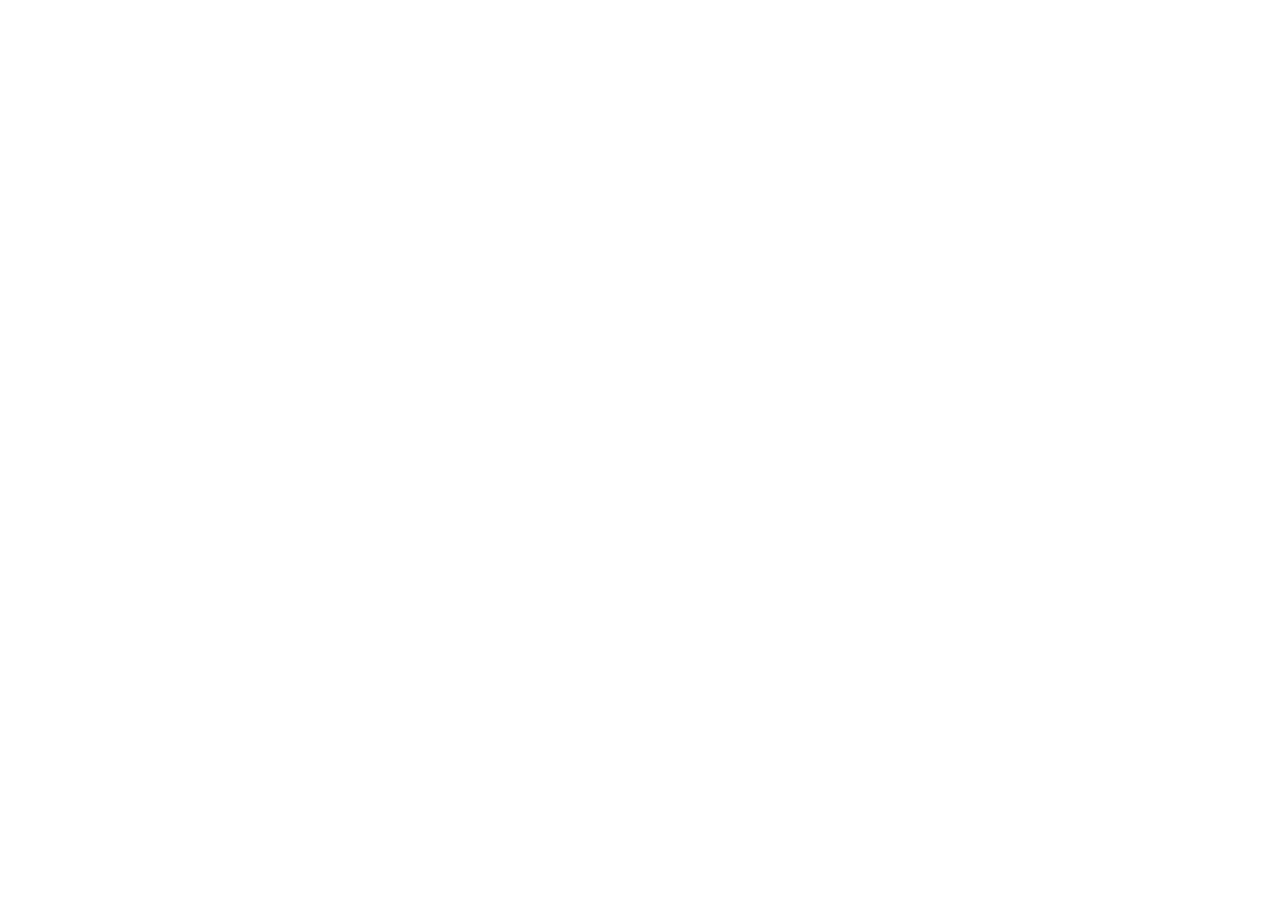
==== commit ca30b4da: "security: http 访问自动升级为 https，保护后台 Token" ====
--- a/admin.html
+++ b/admin.html
@@ -2,6 +2,12 @@
 <html lang="zh-CN" data-theme="light">
 <head>
   <meta charset="utf-8">
+  <script>
+    /* 后台会处理 GitHub Token，必须走 HTTPS；本地 localhost 预览不受影响。 */
+    if (location.protocol === 'http:' && !/^(localhost|127\.0\.0\.1|\[::1\])$/.test(location.hostname)) {
+      location.replace('https://' + location.host + location.pathname + location.search + location.hash);
+    }
+  </script>
   <meta name="viewport" content="width=device-width, initial-scale=1">
   <meta name="referrer" content="no-referrer">
   <meta name="robots" content="noindex, nofollow">
